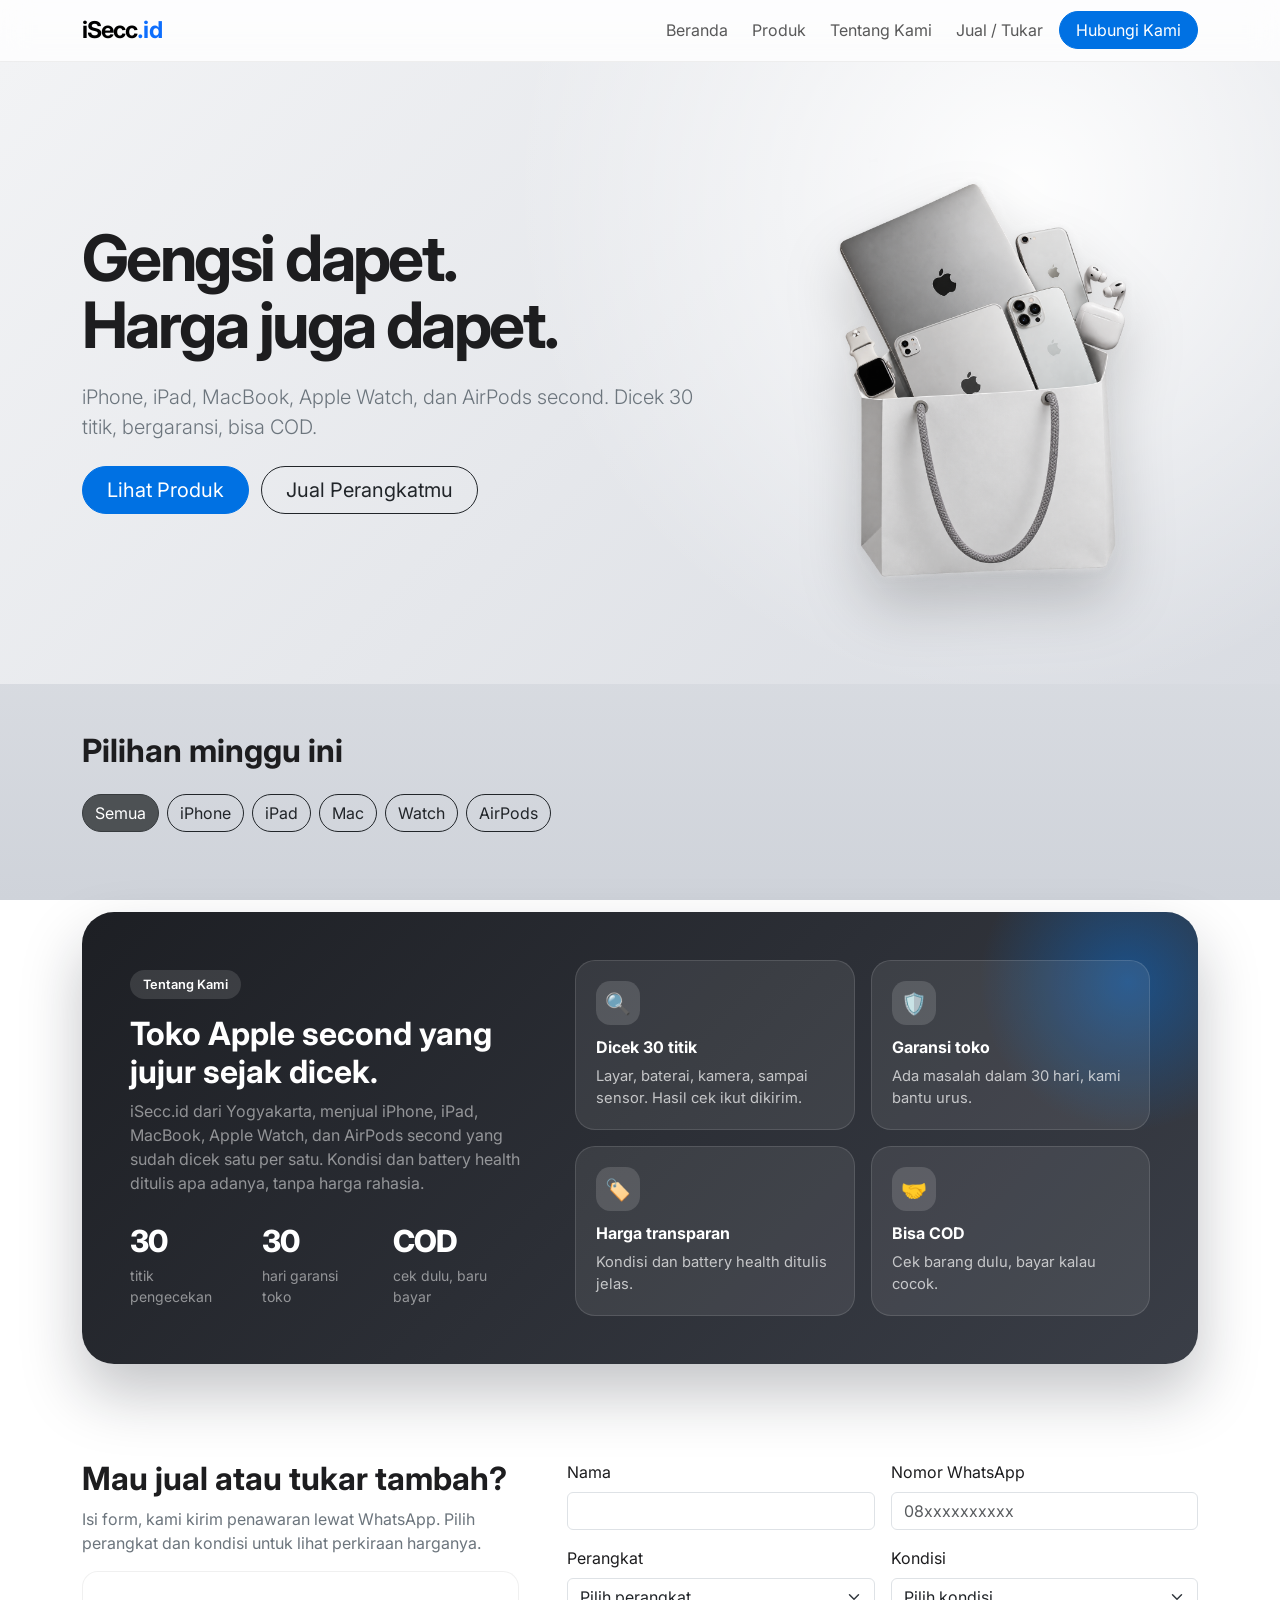
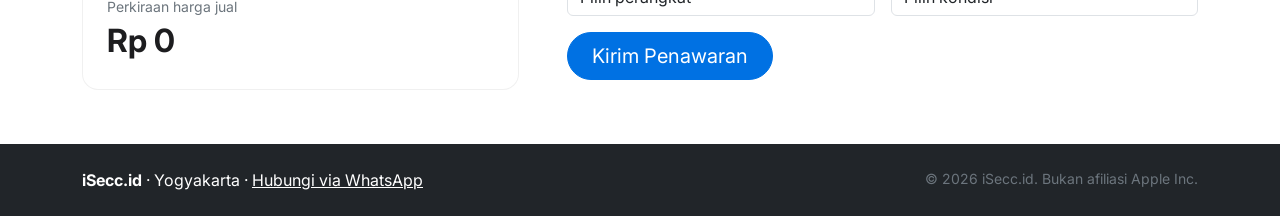
==== Agil_Ikhsanul_Khaq_251111076/index.html @ 8d71cfd3 "PrakPem4" ====
<!DOCTYPE html>
<html lang="id">

<head>
    <meta charset="UTF-8">
    <meta name="viewport" content="width=device-width, initial-scale=1">
    <title>iSecc.id | Gengsi Dapet, Harga Juga Dapet</title>
    <link href="https://cdn.jsdelivr.net/npm/bootstrap@5.3.3/dist/css/bootstrap.min.css" rel="stylesheet">
    <link href="https://fonts.googleapis.com/css2?family=Inter:wght@400;600;800&display=swap" rel="stylesheet">
    <link href="css/style.css" rel="stylesheet">
</head>

<body>

    <!-- NAVBAR -->
    <nav class="navbar navbar-expand-lg sticky-top">
        <div class="container">
            <a class="navbar-brand fw-bold" href="#beranda">iSecc<span class="text-primary">.id</span></a>
            <button class="navbar-toggler" data-bs-toggle="collapse" data-bs-target="#menu" aria-label="Buka menu"><span class="navbar-toggler-icon"></span></button>
            <div class="collapse navbar-collapse" id="menu">
                <ul class="navbar-nav ms-auto align-items-lg-center gap-lg-2">
                    <li class="nav-item"><a class="nav-link" href="#beranda">Beranda</a></li>
                    <li class="nav-item"><a class="nav-link" href="#produk">Produk</a></li>
                    <li class="nav-item"><a class="nav-link" href="#tentang">Tentang Kami</a></li>
                    <li class="nav-item"><a class="nav-link" href="#jual">Jual / Tukar</a></li>
                    <li class="nav-item"><button class="btn btn-primary rounded-pill px-3" data-bs-toggle="modal" data-bs-target="#modalWA">Hubungi Kami</button></li>
                </ul>
            </div>
        </div>
    </nav>

    <!-- HERO -->
    <header id="beranda" class="hero py-5">
        <div class="container py-lg-5">
            <div class="row align-items-center g-5">
                <div class="col-lg-7">
                    <h1 class="display-3 fw-bold">Gengsi dapet.<br>Harga juga dapet.</h1>
                    <p class="lead text-secondary my-4">iPhone, iPad, MacBook, Apple Watch, dan AirPods second. Dicek 30 titik, bergaransi, bisa COD.</p>
                    <a href="#produk" class="btn btn-primary btn-lg rounded-pill px-4 me-2 mb-2">Lihat Produk</a>
                    <a href="#jual" class="btn btn-outline-dark btn-lg rounded-pill px-4 mb-2">Jual Perangkatmu</a>
                </div>
                <div class="col-lg-5 text-center">
                    <img src="img/hero.png" data-ph="hero" class="img-fluid hero-img" alt="iPhone, MacBook, dan AirPods second">
                </div>
            </div>
        </div>
    </header>

    <!-- PRODUK -->
    <section id="produk" class="py-5">
        <div class="container">
            <h2 class="fw-bold mb-4">Pilihan minggu ini</h2>
            <div class="d-flex flex-wrap gap-2 mb-2" id="filter">
                <button class="btn btn-dark rounded-pill active" data-kat="semua">Semua</button>
                <button class="btn btn-outline-dark rounded-pill" data-kat="iphone">iPhone</button>
                <button class="btn btn-outline-dark rounded-pill" data-kat="ipad">iPad</button>
                <button class="btn btn-outline-dark rounded-pill" data-kat="mac">Mac</button>
                <button class="btn btn-outline-dark rounded-pill" data-kat="watch">Watch</button>
                <button class="btn btn-outline-dark rounded-pill" data-kat="airpods">AirPods</button>
            </div>
            <div class="row g-4" id="grid"></div>
            <div id="kosong" class="kosong d-none">
                <div class="kosong-ico">📦</div>
                <h3 class="h5 fw-bold">Stok kosong</h3>
                <p class="text-secondary mb-3">Produk di kategori ini sedang habis. Tanya kami kalau mau request atau menunggu restock.</p>
                <button class="btn btn-primary rounded-pill px-4" data-bs-toggle="modal" data-bs-target="#modalWA">Tanya ketersediaan</button>
            </div>
    </section>

    <!-- TENTANG KAMI -->
    <section id="tentang" class="py-5">
        <div class="container">
            <div class="tentang p-4 p-lg-5">
                <div class="row g-5 align-items-center">
                    <div class="col-lg-5">
                        <span class="tag">Tentang Kami</span>
                        <h2 class="fw-bold mt-3">Toko Apple second yang jujur sejak dicek.</h2>
                        <p class="text-white-50">iSecc.id dari Yogyakarta, menjual iPhone, iPad, MacBook, Apple Watch, dan AirPods second yang sudah dicek satu per satu. Kondisi dan battery health ditulis apa adanya, tanpa harga rahasia.</p>
                        <div class="d-flex gap-4 mt-4">
                            <div>
                                <div class="stat">30</div>
                                <div class="small text-white-50">titik pengecekan</div>
                            </div>
                            <div>
                                <div class="stat">30</div>
                                <div class="small text-white-50">hari garansi toko</div>
                            </div>
                            <div>
                                <div class="stat">COD</div>
                                <div class="small text-white-50">cek dulu, baru bayar</div>
                            </div>
                        </div>
                    </div>
                    <div class="col-lg-7">
                        <div class="row g-3">
                            <div class="col-sm-6">
                                <div class="fitur"><span class="ico">🔍</span>
                                    <h3 class="h6 fw-bold">Dicek 30 titik</h3>
                                    <p class="mb-0">Layar, baterai, kamera, sampai sensor. Hasil cek ikut dikirim.</p>
                                </div>
                            </div>
                            <div class="col-sm-6">
                                <div class="fitur"><span class="ico">🛡️</span>
                                    <h3 class="h6 fw-bold">Garansi toko</h3>
                                    <p class="mb-0">Ada masalah dalam 30 hari, kami bantu urus.</p>
                                </div>
                            </div>
                            <div class="col-sm-6">
                                <div class="fitur"><span class="ico">🏷️</span>
                                    <h3 class="h6 fw-bold">Harga transparan</h3>
                                    <p class="mb-0">Kondisi dan battery health ditulis jelas.</p>
                                </div>
                            </div>
                            <div class="col-sm-6">
                                <div class="fitur"><span class="ico">🤝</span>
                                    <h3 class="h6 fw-bold">Bisa COD</h3>
                                    <p class="mb-0">Cek barang dulu, bayar kalau cocok.</p>
                                </div>
                            </div>
                        </div>
                    </div>
                </div>
            </div>
        </div>
    </section>

    <!-- FORM JUAL / TUKAR -->
    <section id="jual" class="py-5">
        <div class="container">
            <div class="row g-5">
                <div class="col-lg-5">
                    <h2 class="fw-bold">Mau jual atau tukar tambah?</h2>
                    <p class="text-secondary">Isi form, kami kirim penawaran lewat WhatsApp. Pilih perangkat dan kondisi untuk lihat perkiraan harganya.</p>
                    <div class="estimasi p-4 rounded-4">
                        <div class="small text-secondary">Perkiraan harga jual</div>
                        <div class="fs-2 fw-bold" id="hasil">Rp 0</div>
                    </div>
                </div>
                <div class="col-lg-7">
                    <form id="formJual" class="row g-3" novalidate>
                        <div class="col-md-6"><label class="form-label" for="nama">Nama</label><input type="text" class="form-control" id="nama" required></div>
                        <div class="col-md-6"><label class="form-label" for="wa">Nomor WhatsApp</label><input type="tel" class="form-control" id="wa" placeholder="08xxxxxxxxxx" required></div>
                        <div class="col-md-6"><label class="form-label" for="perangkat">Perangkat</label>
                            <select class="form-select" id="perangkat" required><option value="">Pilih perangkat</option><option value="6000000">iPhone 13</option><option value="3500000">iPhone 11</option><option value="8500000">MacBook Air M1</option><option value="3000000">iPad 9</option><option value="2500000">Apple Watch S7</option><option value="2200000">AirPods Pro 2</option></select></div>
                        <div class="col-md-6"><label class="form-label" for="kondisi">Kondisi</label>
                            <select class="form-select" id="kondisi" required><option value="">Pilih kondisi</option><option value="1">Mulus</option><option value="0.85">Normal</option><option value="0.65">Ada minus</option></select></div>
                        <div class="col-12"><button class="btn btn-primary btn-lg rounded-pill px-4" type="submit">Kirim Penawaran</button></div>
                        <div class="col-12">
                            <div id="pesan" class="alert d-none mb-0" role="status"></div>
                        </div>
                    </form>
                </div>
            </div>
        </div>
    </section>

    <footer class="bg-dark text-white py-4">
        <div class="container d-flex flex-column flex-md-row justify-content-between gap-2">
            <div><strong>iSecc.id</strong> · Yogyakarta · <a href="#" class="text-white" data-bs-toggle="modal" data-bs-target="#modalWA">Hubungi via WhatsApp</a></div>
            <div class="text-secondary small">© 2026 iSecc.id. Bukan afiliasi Apple Inc.</div>
        </div>
    </footer>

    <!-- POP UP DETAIL PRODUK -->
    <div class="modal fade" id="modalDetail" tabindex="-1" aria-labelledby="dNama" aria-hidden="true">
        <div class="modal-dialog modal-dialog-centered modal-lg modal-dialog-scrollable">
            <div class="modal-content wa-modal">
                <button type="button" class="btn-close wa-close" data-bs-dismiss="modal" aria-label="Tutup"></button>
                <div class="modal-body p-4 p-md-5">
                    <div class="row g-4">
                        <div class="col-md-6">
                            <div id="dCar" class="carousel slide" data-bs-interval="false" data-bs-touch="true">
                                <div class="carousel-indicators" id="dInd"></div>
                                <div class="carousel-inner" id="dSlides"></div>
                                <button class="carousel-control-prev" type="button" data-bs-target="#dCar" data-bs-slide="prev" aria-label="Sebelumnya"><span class="carousel-control-prev-icon"></span></button>
                                <button class="carousel-control-next" type="button" data-bs-target="#dCar" data-bs-slide="next" aria-label="Berikutnya"><span class="carousel-control-next-icon"></span></button>
                            </div>
                        </div>
                        <div class="col-md-6">
                            <h2 class="h4 fw-bold" id="dNama"></h2>
                            <p class="text-secondary mb-1" id="dKondisi"></p>
                            <p class="fw-bold fs-3" id="dHarga"></p>
                            <table class="table table-sm mb-4">
                                <tbody id="dSpek"></tbody>
                            </table>
                            <a id="dWa" class="btn btn-success btn-lg rounded-pill w-100" target="_blank" rel="noopener" href="#">Tanya via WhatsApp</a>
                        </div>
                    </div>
                </div>
            </div>
        </div>
    </div>

    <!-- POP UP WHATSAPP -->
    <div class="modal fade" id="modalWA" tabindex="-1" aria-labelledby="waJudul" aria-hidden="true">
        <div class="modal-dialog modal-dialog-centered">
            <div class="modal-content wa-modal">
                <button type="button" class="btn-close wa-close" data-bs-dismiss="modal" aria-label="Tutup"></button>
                <div class="modal-body p-4 p-md-5 text-center">
                    <div class="wa-icon" aria-hidden="true">💬</div>
                    <h2 class="h4 fw-bold" id="waJudul">Hubungi kami lewat WhatsApp</h2>
                    <div id="waProduk" class="wa-produk d-none"><img id="waFoto" alt="">
                        <div class="text-start">
                            <div class="fw-bold" id="waNama"></div>
                            <div class="text-secondary" id="waHarga"></div>
                        </div>
                    </div>
                    <p class="text-secondary mt-3 mb-4" id="waInfo">Kamu akan diarahkan ke chat WhatsApp iSecc.id dengan pesan yang sudah terisi.</p>
                    <a id="waGo" class="btn btn-success btn-lg rounded-pill w-100" target="_blank" rel="noopener" href="#">Lanjut ke WhatsApp</a>
                    <button class="btn btn-link text-secondary mt-2" data-bs-dismiss="modal">Nanti dulu</button>
                </div>
            </div>
        </div>
    </div>

    <script src="https://cdn.jsdelivr.net/npm/bootstrap@5.3.3/dist/js/bootstrap.bundle.min.js"></script>
    <script src="script.js"></script>
</body>

</html>
---- Agil_Ikhsanul_Khaq_251111076/css/style.css ----
:root {
    --ink: #1d1d1f;
    --soft: #f5f5f7;
    --blue: #0071e3;
    --ease: cubic-bezier(.22, .8, .24, 1);
}

html {
    scroll-behavior: smooth;
    scroll-padding-top: 70px;
}

body {
    font-family: 'Inter', system-ui, sans-serif;
    color: var(--ink);
    background: linear-gradient(180deg, #f7f7f9 0%, #e4e6ea 40%, #cfd3da 100%) fixed;
}

.btn-primary {
    background: var(--blue);
    border-color: var(--blue);
}

.navbar {
    background: rgba(255, 255, 255, .72);
    backdrop-filter: blur(14px);
    border-bottom: 1px solid rgba(0, 0, 0, .06);
    transition: box-shadow .3s;
}

.navbar.scrolled {
    box-shadow: 0 4px 18px rgba(0, 0, 0, .08);
}

.navbar-brand {
    letter-spacing: -.04em;
    font-size: 1.45rem;
}


/* Hero: gradasi abu */

.hero {
    background: radial-gradient(circle at 80% 20%, rgba(255, 255, 255, .95), transparent 45%), linear-gradient(135deg, #f2f3f5 0%, #d9dce2 100%);
    overflow: hidden;
}

.hero h1 {
    letter-spacing: -.04em;
    line-height: 1.05;
}

.hero-img {
    max-height: 430px;
    object-fit: contain;
    filter: drop-shadow(0 30px 30px rgba(0, 0, 0, .2));
    animation: floaty 6s ease-in-out infinite;
}

@keyframes floaty {
    50% {
        transform: translateY(-12px);
    }
}


/* Produk: gambar keluar dari kotak */

#produk .row {
    row-gap: 1.5rem;
}

.item {
    padding-top: 4.5rem;
    animation: naik .5s var(--ease) both;
}

.produk {
    border: 0;
    border-radius: 1.5rem;
    overflow: visible;
    background: linear-gradient(160deg, #fff 0%, #e9ebef 100%);
    box-shadow: 0 12px 30px rgba(20, 24, 35, .1);
    transition: transform .35s var(--ease), box-shadow .35s var(--ease);
}

.produk:hover {
    transform: translateY(-6px);
    box-shadow: 0 24px 44px rgba(20, 24, 35, .16);
}

.produk .card-body {
    padding: 0 1.25rem 1.25rem;
}

.thumb {
    height: 120px;
    display: flex;
    align-items: flex-end;
    justify-content: center;
    position: relative;
}

.thumb::before {
    content: "";
    position: absolute;
    bottom: 4px;
    width: 140px;
    height: 140px;
    border-radius: 50%;
    background: radial-gradient(circle, #cfd4dc, transparent 70%);
}

.thumb img {
    position: relative;
    height: 190px;
    max-width: 100%;
    object-fit: contain;
    filter: drop-shadow(0 16px 14px rgba(0, 0, 0, .25));
    transition: transform .45s var(--ease);
}

.produk:hover .thumb img {
    transform: translateY(-12px) rotate(-4deg) scale(1.06);
}


/* Tentang kami */

.tentang {
    background: linear-gradient(135deg, #1d1f24 0%, #3a3e47 100%);
    color: #fff;
    border-radius: 2rem;
    position: relative;
    overflow: hidden;
    box-shadow: 0 30px 60px rgba(20, 24, 35, .25);
}

.tentang::after {
    content: "";
    position: absolute;
    right: -80px;
    top: -80px;
    width: 300px;
    height: 300px;
    border-radius: 50%;
    background: radial-gradient(circle, rgba(0, 113, 227, .45), transparent 70%);
}

.tag {
    display: inline-block;
    padding: .3rem .8rem;
    border-radius: 99px;
    background: rgba(255, 255, 255, .12);
    font-size: .8rem;
    font-weight: 600;
}

.stat {
    font-size: 1.9rem;
    font-weight: 800;
    letter-spacing: -.03em;
}

.fitur {
    position: relative;
    z-index: 1;
    height: 100%;
    padding: 1.25rem;
    border-radius: 1.25rem;
    background: rgba(255, 255, 255, .08);
    border: 1px solid rgba(255, 255, 255, .12);
    transition: transform .3s var(--ease), background .3s;
}

.fitur:hover {
    transform: translateY(-5px);
    background: rgba(255, 255, 255, .14);
}

.fitur p {
    color: rgba(255, 255, 255, .7);
    font-size: .92rem;
}

.ico {
    display: grid;
    place-items: center;
    width: 44px;
    height: 44px;
    margin-bottom: .8rem;
    border-radius: .9rem;
    background: rgba(255, 255, 255, .14);
    font-size: 1.3rem;
}

.estimasi {
    background: rgba(255, 255, 255, .7);
    border: 1px solid rgba(0, 0, 0, .06);
}


/* Pop up WA */

.modal.fade .modal-dialog {
    transform: translateY(28px) scale(.95);
    transition: transform .45s var(--ease);
}

.modal.show .modal-dialog {
    transform: none;
}

.wa-modal {
    border: 0;
    border-radius: 1.5rem;
    box-shadow: 0 30px 80px rgba(15, 23, 42, .3);
}

.wa-close {
    position: absolute;
    top: 1rem;
    right: 1rem;
    z-index: 2;
}

.wa-icon {
    width: 68px;
    height: 68px;
    margin: 0 auto 1rem;
    border-radius: 50%;
    background: #25d366;
    display: grid;
    place-items: center;
    font-size: 1.9rem;
    box-shadow: 0 10px 24px rgba(37, 211, 102, .4);
}

.modal.show .wa-icon {
    animation: pop .6s var(--ease) .1s both;
}

@keyframes pop {
    from {
        transform: scale(.4);
        opacity: 0;
    }
}

.wa-produk {
    display: flex;
    align-items: center;
    gap: 1rem;
    margin-top: 1rem;
    padding: .8rem 1rem;
    border-radius: 1rem;
    background: var(--soft);
}

.wa-produk img {
    height: 64px;
    width: 64px;
    object-fit: contain;
}

.btn-success {
    background: #25d366;
    border-color: #25d366;
}


/* Animasi */

@keyframes naik {
    from {
        opacity: 0;
        transform: translateY(24px);
    }
}

.hero h1,
.hero p,
.hero .btn {
    animation: naik .7s var(--ease) both;
}

.hero p {
    animation-delay: .15s;
}

.hero .btn {
    animation-delay: .3s;
}

.reveal {
    opacity: 0;
    transform: translateY(30px);
    transition: opacity .7s var(--ease), transform .7s var(--ease);
}

.reveal.tampil {
    opacity: 1;
    transform: none;
}

@media (prefers-reduced-motion:reduce) {
    *,
    *::before,
    *::after {
        animation: none !important;
        transition: none !important;
    }
    .reveal {
        opacity: 1;
        transform: none;
    }
}


/* Detail produk */

.produk {
    cursor: pointer;
}

.detail-main {
    height: 280px;
    display: grid;
    place-items: center;
    border-radius: 1.25rem;
    background: linear-gradient(160deg, #fff, #e9ebef);
}

.detail-main img {
    max-height: 240px;
    max-width: 90%;
    object-fit: contain;
    filter: drop-shadow(0 16px 14px rgba(0, 0, 0, .25));
    transition: opacity .25s;
}

.detail-thumbs {
    display: flex;
    gap: .5rem;
    margin-top: .75rem;
}

.detail-thumbs button {
    width: 64px;
    height: 64px;
    padding: 4px;
    border: 2px solid transparent;
    border-radius: .8rem;
    background: var(--soft);
    transition: border-color .2s, transform .2s;
}

.detail-thumbs button:hover {
    transform: translateY(-2px);
}

.detail-thumbs button.on {
    border-color: var(--blue);
}

.detail-thumbs img {
    width: 100%;
    height: 100%;
    object-fit: contain;
}

#dSpek th {
    width: 40%;
    font-weight: 600;
    color: #6b7280;
}

.kosong {
    text-align: center;
    padding: 3.5rem 1rem;
    margin-top: 1.5rem;
    border-radius: 1.5rem;
    background: rgba(255, 255, 255, .6);
    border: 2px dashed #c3c8d1;
    animation: naik .5s var(--ease) both;
}

.kosong-ico {
    font-size: 3rem;
    margin-bottom: .5rem;
}
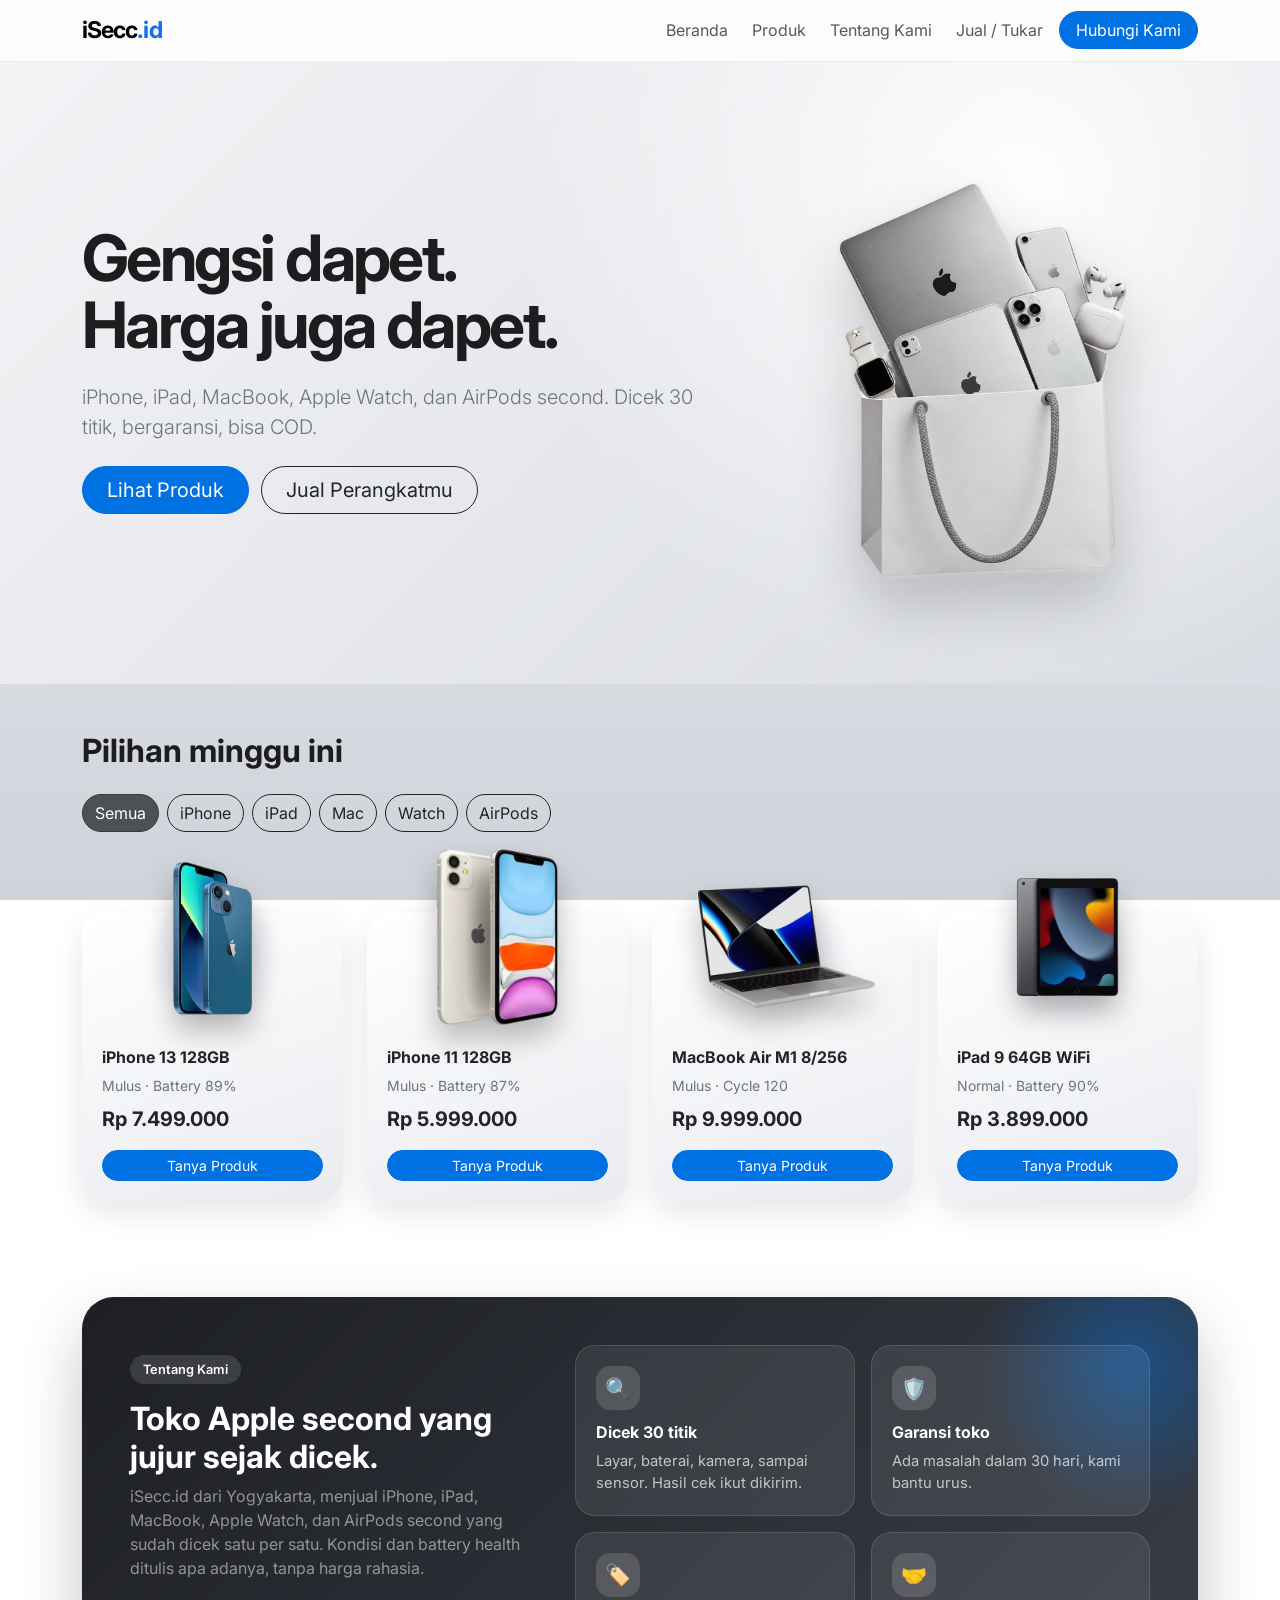
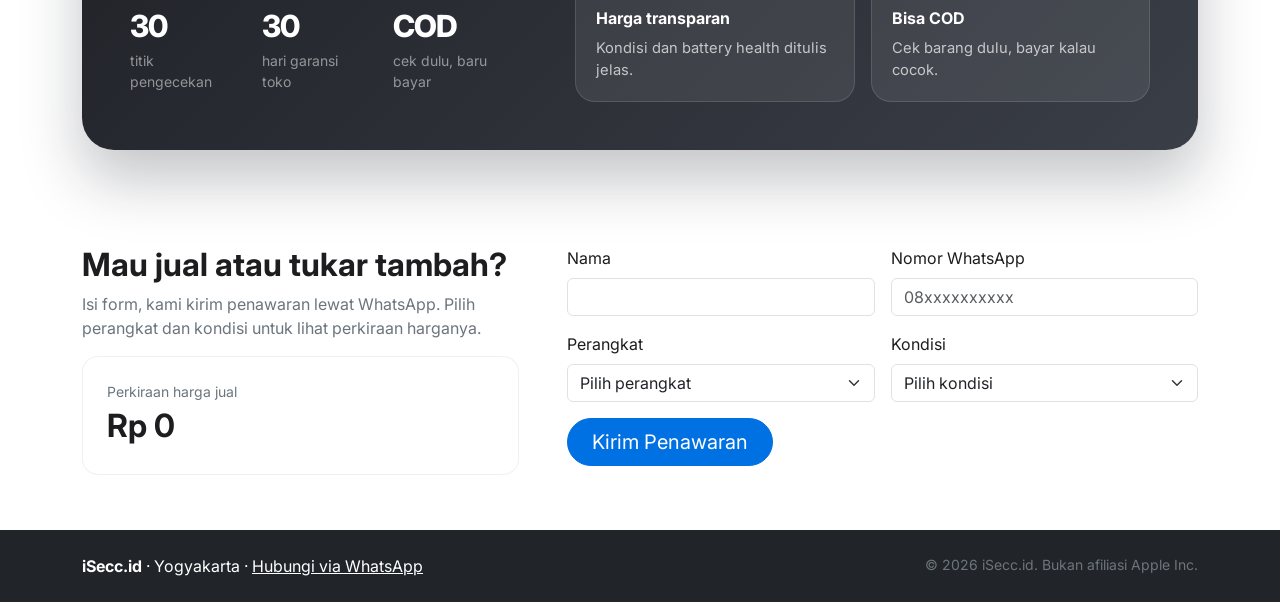
==== commit 68e09620: "perbaiki js" ====
--- a/Agil_Ikhsanul_Khaq_251111076/index.html
+++ b/Agil_Ikhsanul_Khaq_251111076/index.html
@@ -214,7 +214,7 @@
     </div>
 
     <script src="https://cdn.jsdelivr.net/npm/bootstrap@5.3.3/dist/js/bootstrap.bundle.min.js"></script>
-    <script src="script.js"></script>
+    <script src="js/script.js"></script>
 </body>
 
 </html>
